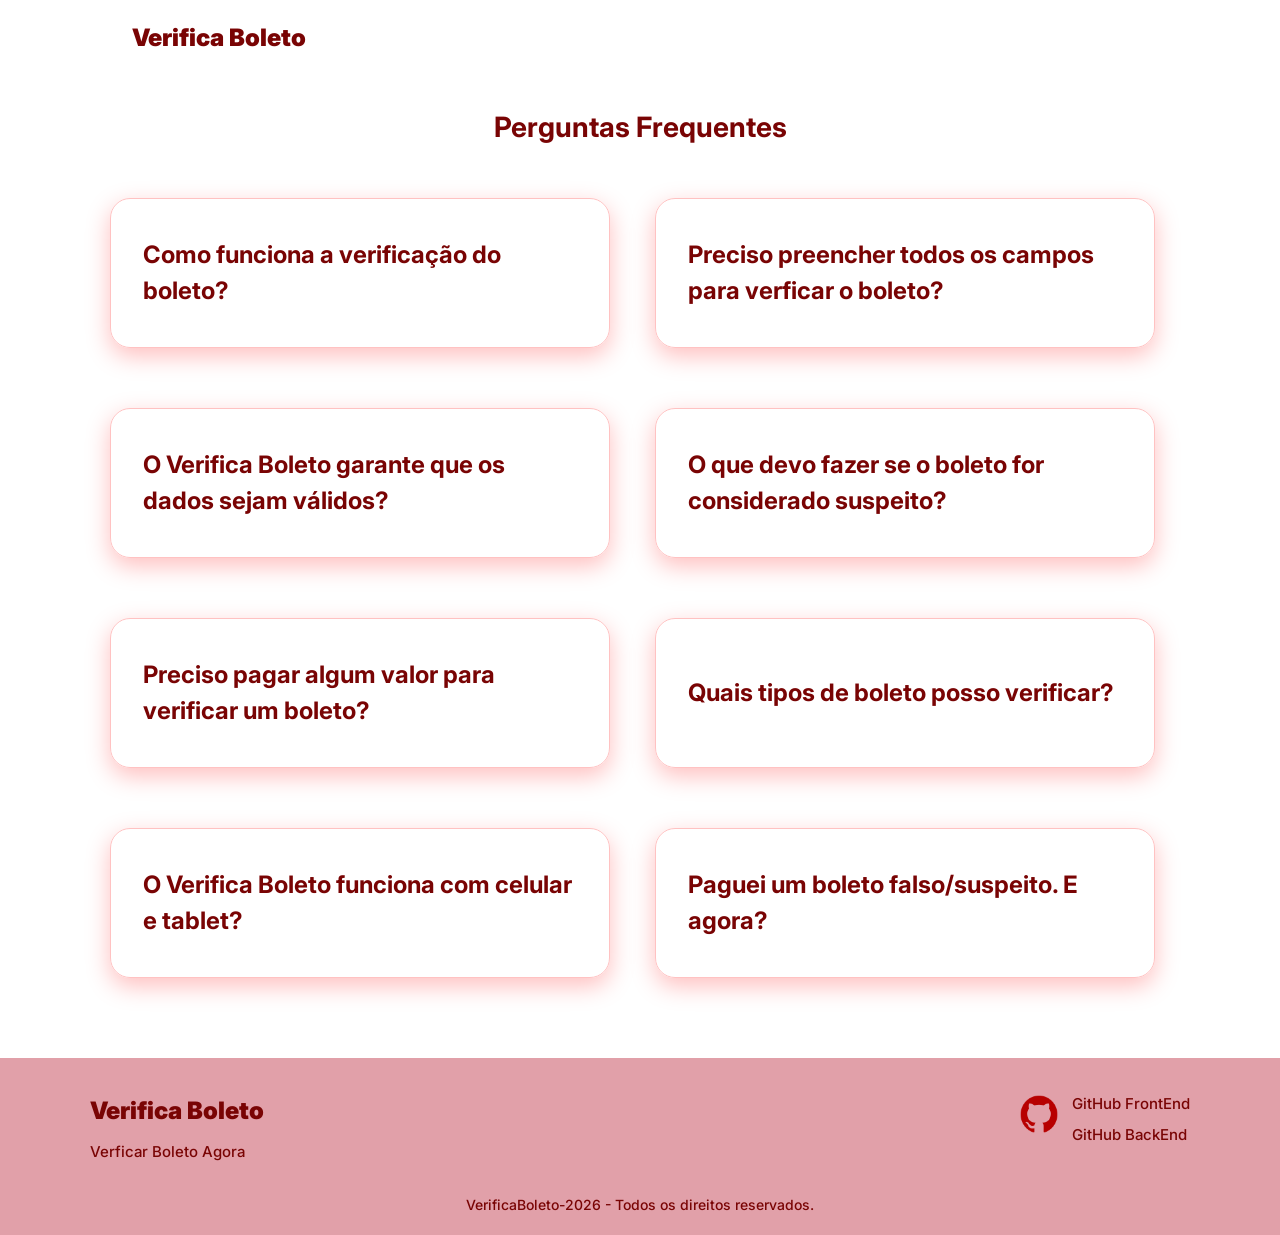
==== faq.html @ 4a5a99d1 "Melhorias e novos recursos adionados. Implementação do FAQ" ====
<!DOCTYPE html>
<html lang="pt-br">
<head>
    <meta charset="UTF-8">
    <meta name="viewport" content="width=device-width, initial-scale=1.0">
    <title>Verifica Boleto</title>

    <link rel="preconnect" href="https://fonts.googleapis.com" />
    <link rel="preconnect" href="https://fonts.gstatic.com" crossorigin />
    <link href="https://fonts.googleapis.com/css2?family=Inter:wght@400;500;600;700;800;900&display=swap" rel="stylesheet" />
    <link rel="stylesheet" href="css/style.css">

</head>
    <style>
        main {            
            width: 100%;
            max-width: 1100px;
            display: grid;
            grid-template-columns: repeat(2, 1fr);
            gap: 30px;

            justify-content: center;
            align-items: start;

            margin-top: 20px;
            
        }

        .card{
            width: 100%;
            max-width: 500px;

            min-height: 150px;
            max-height: 250px;

            padding: 20px;

            border: 1px solid #ffbebeec;
            border-radius: 20px;

            display: flex;
            flex-direction: column;
            justify-content: center;

            box-shadow: rgb(255, 191, 191) 0px 8px 25px;

            transition: 0.3s;
        }
        
        .card:hover{
            transform: translateY(-3px);
        }

        @keyframes aparecer{

        from{
            opacity: 0;
            transform: translateY(-10px);
        }

        to{
            opacity: 1;
            transform: translateY(0);
        }

}

        .card h4{
            font-size: 24px;
        }
        @media (max-width: 768px){

            main{
                grid-template-columns: 1fr;
            }

        }
        
    </style>
</head>

<body>
    
    <header>
        <nav>
            <a href="index.html" aria-label="Ir para o início da página">
                <h1>Verifica Boleto</h1>
            </a>
        </nav>
    </header>

    <h2 class="titulo-faq" id="inicio">Perguntas Frequentes</h2>

    <main>

        <div class="card">
                <div class="faq-question">
                    <h4>Como funciona a verificação do boleto?</h4>
                </div>
                <div class="faq-answer">O sistema analisa informações do boleto, como linha digitável, banco emissor, valores e inconsistências para identificar possíveis sinais de fraude.</div>
            </div>

            <div class="card">
                <div class="faq-question">
                    <h4>Preciso preencher todos os campos para verficar o boleto?</h4>
                </div>
                <div class="faq-answer">Sim, todos os campos são necessários para a validação correta e para encontrar as possíveis divergências, sem eles não é possível verificar de maneira eficaz.</div>
            </div>

            <div class="card">
                <div class="faq-question">
                    <h4>O Verifica Boleto garante que os dados sejam válidos?</h4>
                </div>
                <div class="faq-answer">Não. A análise serve como apoio para identificação de indícios suspeitos, mas não substitui a verificação oficial do banco emissor. O Verifica Boleto ajuda a mostrar os dados divergentes.</div>
            </div> 

            <div class="card">
                <div class="faq-question">
                    <h4>O que devo fazer se o boleto for considerado suspeito?</h4>
                </div>
                <div class="faq-answer">Recomendamos entrar em contato com o emissor do boleto para confirmar a autenticidade antes de realizar qualquer pagamento. Evite pagar boletos que apresentem sinais de fraude.</div>
            </div>

            <div class="card">
                <div class="faq-question">
                    <h4>Preciso pagar algum valor para verificar um boleto?</h4>
                </div>
                <div class="faq-answer">Não! O Verifica Boleto é uma ferramenta gratuita para ajudar os usuários a verificar a autenticidade de seus boletos.</div>
            </div>

            <div class="card">
                <div class="faq-question">
                    <h4>Quais tipos de boleto posso verificar?</h4>
                </div>
                <div class="faq-answer">Você pode verificar boletos bancários em PDF ou digitar manualmente a linha digitável e os demais dados. Não aceitamos imagens ou qualquer outro tipo de arquivo.</div>
            </div>

            <div class="card">
                <div class="faq-question">
                    <h4>O Verifica Boleto funciona com celular e tablet?</h4>
                </div>
                <div class="faq-answer">Sim. O Verifica Boleto é compatível com computadores, tablets e celulares. Basta acessar nosso site no dispositivo que preferir.</div>
            </div>

            <div class="card">
                <div class="faq-question">
                    <h4>Paguei um boleto falso/suspeito. E agora?</h4>
                </div>
                <div class="faq-answer">Recomendamos entrar em contato com seu banco imediatamente para relatar o incidente e buscar orientação sobre os passos a serem tomados.</div>
            </div>
    </main>
    
<footer>

            <div class="footer-top">

                <div class="footer-esquerda">

                    
                    <a href="#inicio" aria-label="Ir para o início da página" style="text-decoration: none;">
                        <h1>Verifica Boleto</h1>
                    </a>
                   
                    <a href="index.html" class="link-faq">Verficar Boleto Agora</a>

                </div>

                <div class="footer-direita">

                    <img src="./imagens/icone-git.png" alt="Ícone do GitHub" id="icone-git">

                    <div class="links-github">

                        <a href="https://github.com/lopes-thais/FrontEnd-VerificaBoleto"class="link-git">
                            GitHub FrontEnd
                        </a>

                        <a href="https://github.com/geooogab/VerificaBoleto" class="link-git">
                            GitHub BackEnd
                        </a>

                    </div>

                </div>

            </div>

            <p class="direitos">
                VerificaBoleto-2026 - Todos os direitos reservados.
            </p>

        </footer>

    <script>
        const questions = document.querySelectorAll(".faq-question");

        questions.forEach(q => {
        q.addEventListener("click", () => {
            const answer = q.nextElementSibling;
            answer.style.display = (answer.style.display === "block") ? "none" : "block";
        });
        });

        questions.forEach(q => {

});
    </script>
</body>
</html>
---- css/style.css ----
/* Reset básico para limpar as margens do navegador */
* {
    margin: 0;
    padding: 0;
    box-sizing: border-box;
}

header {
    display: flex;
    justify-content: space-between; 
    align-items: center;            
    padding: 20px 20px; 
    padding-left: 8%;
    padding-right: 8%;
}

nav {
    display: none; /* Esconde no mobile */
}

@media (min-width: 768px) {
    nav {
        display: flex;
    }

    nav a {
        color: rgb(121, 4, 4);
        text-decoration: none;
        margin-left: 30px;
        font-weight: 500;
        font-family: 'Inter', system-ui, -apple-system, sans-serif;
        line-height: 1.5;
        -webkit-font-smoothing: antialiased;
        color: rgb(121, 4, 4);

        text-decoration: none;
        transition: all 0.3s ease; /* suaviza a mudança */
        display: inline-block;   
    }

    nav a:hover {
        color: rgb(241, 19, 56); /* cor de destaque ao passar o mouse */
        transform: scale(1.1); /* aumenta um pouco o tamanho do link */
    }
}

h1 {
    font-size: 24px;
    font-weight: 900;
    color: rgb(121, 4, 4);
}

body {
    font-family: 'Inter', system-ui, -apple-system, sans-serif;
    line-height: 1.5;
    -webkit-font-smoothing: antialiased;
    background-color: rgb(255, 255, 255);
    margin: 0;
    padding: 0;
}

main {
    max-width: 1200px;   /* largura máxima do container */
    margin: 0 auto;      /* centraliza o container */
    padding: 0 20px;
}


.banner {
    width: 100%;         /* ocupa toda a largura do container */
    margin: 0;           /* não centraliza sozinho */
    padding: 30px;
    border-radius: 20px;

    flex-direction: column;
    align-items: center;
    text-align: center;
    
    background-color: rgb(121, 4, 4);
    box-shadow: 0 8px 25px #46464662;
}

.banner h2 {
    color: white;
    font-size: clamp(24px, 5vw, 40px); 
    margin-bottom: 15px; 
    font-weight: 700;
    line-height: 1.1;
}

.banner p {
    color: white;
    font-size: clamp(16px, 3vw, 20px); 
    max-width: 800px; 
    margin: 0 auto; 
}

section {
    width: 100%;       /* ocupa toda a largura do container */
    max-width: 500px;    /* menor que o banner */
    margin-top: 30px;    /* espaço abaixo do banner */
    margin-left: 0;      /* alinha à esquerda do container */
}

#verificar {
    
    border-width: 2px;
    width: 100%;
    
    padding: 22px;          
    border: 2px solid rgb(121, 4, 4);
    border-top: none;
    border-bottom-left-radius: 20px;
    border-bottom-right-radius: 20px;
    background-color: #fff;
    box-shadow: 0 8px 25px #46464662;
    padding-bottom: 30px;
}

.botoes{
    display: flex;
    width: 100%;
    
}

.botoes,
#verificar {
    width: 100%;
}

.botoes button {
    padding: 15px;

    border: 2px solid #c01a30;
    background-color: #c01a30;
    color: white;
    flex: 1;
    border-bottom: none;
    font-weight: 600;
    font-size: 16px;
    cursor: pointer;
    transition: 0.3s;
   
    box-shadow:  0 -4px 10px #46464662;
    
}

.botoes:hover button:not(:hover) {
    background-color: rgb(121, 4, 4);
    border-color: rgb(121, 4, 4);
    color: white;
}

.botoes button.ativo {
    background-color: rgb(121, 4, 4);
    color: white;  
    border-color: rgb(121, 4, 4);
}

.botoes button:hover {
    background-color: #D21438;
    color: white;
    border-color: #D21438;
}

.botoes button:first-child {
    border-top-left-radius: 20px;
}

.botoes button:last-child {
    border-top-right-radius: 20px;
}


#verificar input {
    width: 100%;
    padding: 10px;
    margin-bottom: 0;
    border: 1px solid #ccc;
    border-radius: 5px;
}

#verificar input:hover {
    border-color: #c01a30;
    box-shadow: 0 0 5px rgba(182, 21, 42, 0.404);
}

input:focus {
    border-color: #c01a30;
    box-shadow: 0 0 3px rgba(192, 26, 48, 0.2);
    outline: none;
}

.btn-verificar{
    padding: 15px;

    border: 2px solid #c01a30;
    background-color: #c01a30;
    color: white;
    flex: 1;
    border-bottom: none;
    font-weight: 600;
    font-size: 16px;
    cursor: pointer;
    transition: 0.3s;
   
    box-shadow:  0 4px 10px #46464662;
    display: flex;
    width: 100%;
    justify-content: center;
    border-radius: 10px;
}


.btn-verificar:hover{
    border-color: #c01a30;
    box-shadow: 0 0 5px rgba(182, 21, 42, 0.404);
    transform: scale(1.01); /* aumenta um pouco o tamanho do link */
    
}

#conteudo-pdf {
    text-align: left;

    display: flex;
    flex-direction: column;
    align-items: center;

}

#nomeArquivo {
    font-size: 14px;
    color: #555;
}

.area-remover{
    position: absolute;
    right: 10px;
    height: 30px; /* espaço fixo */
    display: flex;
    align-items: center;
    justify-content: center;
}

#btnRemover{
    background: none;
    border: none;
    padding: 0;
    visibility: hidden;
}

#btnRemover img{
    cursor: pointer;
    width: 28px;
    transition: 0.2s;
}

#btnRemover:hover {
    transform: scale(1.1);
}

#nomeArquivo{
    padding-top: 5px;
    font-size: 18px;
}

.conteudo {
    display: flex;
    gap: 30px;
    align-items: flex-start;
    width: 100%;
}

@media (max-width: 768px) {

    .conteudo {
        flex-direction: column;
    }

    section,
    aside {
        max-width: 700px;
    }
}

section {
    width: 100%;
    margin-top: 30px;
}

aside {
    display: flex;
    flex-direction: column;
    width: 100%;
    max-width: 700px;     
    margin-top: 30px;       
    border: 2px solid rgb(121, 4, 4);
    border-radius: 20px;
    background-color: #fff;
    box-shadow: 0 8px 25px #46464662;
    padding-bottom: 30px;
    overflow: hidden;
    padding: 20px;
}

aside h3{
    color: rgb(121, 4, 4);
    font-size: 28px;
    text-align: center;
}

aside p{
    text-align: center;
    font-size: 18px;
}

aside .dica{
    color:rgb(121, 4, 4);
    background-color:#c01a3057;
    border-radius: 5px;
    text-align: left;
    padding-left: 10px;

}

aside > img{
    margin-top: 25px;
    margin-bottom: 27px;
}

.dica p {
    text-align: left;
    font-size: 15px;
}

.dica h4{
    margin: 0;
}

.dica img{
    width: 40px;
    margin-top: 11px;
    margin-bottom: 11px;
}

.dica{
    display: flex;
    align-items: center;
    gap: 15px; 
}

#sobre {
    width: 100%;         /* ocupa toda a largura do container */
    max-width: none;
    margin: 0;           /* não centraliza sozinho */
    padding: 30px;
    border-radius: 20px;

    display: flex;
    flex-direction: column;
    align-items: center;
    text-align: center;

    margin-top: 30px;
    background-color: rgb(255, 255, 255);
}

#sobre h2 {
    color: rgb(0, 0, 0);
    font-size: clamp(24px, 5vw, 40px); 
    margin-bottom: 15px; 
    font-weight: 700;
    line-height: 1.1;
}

#sobre p{
    font-size: 16px;
}

.card{
    max-width: 400px;
    border: 1px solid #ffbebeec;
    border-radius: 20px;

    margin-top: 30px;
    padding: 20px;
    display: flex;
    flex-direction: column;
    align-items: flex-start;
    text-align: left;

    box-shadow: rgb(255, 191, 191) 0px 8px 25px;
}

.card h4{
    color: rgb(121, 4, 4);
    font-size: 20px;
    text-align: left;
}

.card p{
    text-align: left;
    font-size: 14px;
}

.container-cards{
    display: flex;
    gap: 20px;
    margin-top: 10px;
    flex-wrap: wrap;
    justify-content: center;
}

.container-cards img{
    width: 50px;
}

.imagem-boleto{
    position: relative;
    width: 100%;
}

.imagem-boleto img{
    width: 100%;
    border-radius: 10px;
}

footer{
    background-color: rgba(182, 21, 42, 0.404);

    margin-top: 80px;

    padding: 35px 20px 20px;
}

.footer-top{
    max-width: 1100px;

    margin: 0 auto;

    display: flex;
    justify-content: space-between;
    align-items: flex-start;

    gap: 40px;
}

.footer-esquerda{
    display: flex;
    flex-direction: column;
    gap: 12px;
}

.logo-footer{
    text-decoration: none;
    width: fit-content;
}

.logo-footer h1{
    color: rgb(121, 4, 4);
    font-size: 26px;
    font-weight: 900;
}

.link-faq,
.link-git{
    color: rgb(121, 4, 4);

    text-decoration: none;

    font-size: 15px;
    font-weight: 500;

    transition: 0.2s;
}

.link-faq:hover,
.link-git:hover{
    color: rgb(241, 19, 56);

    transform: translateX(2px);
}

.footer-direita{
    display: flex;
    align-items: flex-start;
    gap: 12px;
}

.footer-direita img{
    width: 42px;
    flex-shrink: 0;
}

.links-github{
    display: flex;
    flex-direction: column;
    gap: 8px;
}

.direitos{
    text-align: center;

    margin-top: 30px;

    color: rgb(121, 4, 4);

    font-size: 14px;
    font-weight: 500;
}


/* MOBILE */

@media (max-width: 768px){

    footer{
        padding: 30px 18px 20px;
    }

    .footer-top{
        flex-direction: column;

        align-items: center;

        text-align: center;

        gap: 35px;
    }

    .footer-esquerda{
        align-items: center;
    }

    .footer-direita{
        flex-direction: column;

        align-items: center;
    }

    .links-github{
        align-items: center;
    }

    .logo-footer h1{
        font-size: 24px;
    }

    .footer-direita img{
        width: 38px;
    }

    .direitos{
        margin-top: 35px;

        font-size: 13px;

        line-height: 1.5;
    }
}
#btnSelecionar{
    padding: 12px 20px;
    border: none;
    border-radius: 10px;
    background-color: #c01a30;
    color: white;
    cursor: pointer;
    font-weight: 600;
    
    padding-top: 10px;
}

#btnSelecionar:hover{
    background-color: rgb(121, 4, 4);
}

#dados-extraidos{
    width: 100%;
}

.resultado-item {
    width: 100%;
    padding: 6px 10px;
    margin-bottom: 12px;
    border: 1px solid #ccc;
    border-radius: 5px;
    box-sizing: border-box;
    display: flex;
    align-items: center;
    justify-content: space-between;
    min-height: 42px;
}

.resultado-item span{
    margin-left: 8px;
}

.resultado-item:hover {
    border-color: #c01a30;
    box-shadow: 0 0 5px rgba(182, 21, 42, 0.404);
}

.verdadeiro{
    background-color: #a0f3a0;
    box-shadow: 0 0 5px rgba(21, 182, 29, 0.473);
}

.suspeito{
    background-color: #f1e36a;
    box-shadow: 0 0 5px rgba(241, 227, 106, 0.473);
}

.falso{
    background-color: #f3a0a0;
    box-shadow: 0 0 5px rgba(182, 21, 42, 0.404);
}

.resultadoItem {
    width: 100%;
    padding: 10px;
    margin-bottom: 15px;

    border: 1px solid #ccc;
    border-radius: 10px;

    box-sizing: border-box;

    display: flex;
    align-items: center;
    gap: 10px;
}

.verdadeiro h3{
    color: rgb(12, 94, 16);
    margin: 0;
}

.recomendacaoVerdadeiro{
    font-size: 16px;
    margin: 0;
    font-weight: 600;
    margin-bottom: 20px;
}

.suspeito h3{
    color: rgb(95, 83, 27);
    margin: 0;
}

.resultado img{
    width: 40px;
}

.falso h3{
    color: rgb(121, 4, 4);
    margin: 0;
}

.verdadeiro,
.suspeito,
.falso{
    border-radius: 10px;
    padding: 10px;

    display: flex;
    align-items: center;
    justify-content: center;
    gap: 10px;

    margin-bottom: 15px;
}

.resultadoItem p{
    margin: 0;
    font-size: 14px;
    text-align: left;
}

.resultadoItem:hover {
    border-color: #c01a30;
    box-shadow: 0 0 5px rgba(182, 21, 42, 0.404);
}

.recomendacao {
    margin: 0;
    font-size: 16px;
    text-align: center;
    font-weight: 600;
    margin-bottom: 20px;
}

.item-ok{
    background: #d4ffd4;
}

.item-alerta{
    background: #fff3cd;
}

.item-erro{
    background: #ffd6d6;
}

.box-upload {
    display: flex;
    width: 100%;
    flex-direction: column;
    align-items: center;

    justify-content: center;
    height: 123px;
    transition: 0.3s;

    border-radius: 10px;
    border: 2px solid #c01a43b2;
    padding-top: 5px;
    box-shadow: 0 0 5px rgba(182, 21, 42, 0.404);
    margin-bottom: 5px;
}

.info-arquivo{
    position: relative;
    display: flex;
    align-items: center;
    justify-content: center;
    
    width: 100%;
    margin-top: 0;

}

.info-arquivo p{
    margin: 0;
    font-size: 14px;
    color: #555;
    text-align: center;
}

.box-upload p {
    margin: 0;
    font-size: 14px;
    color: #555;
}
.box-upload:hover {
    cursor: pointer;
    transform: scale(1.01);
}

#icone-upload {
    width: 20px;
    display: inline-block;
}

.mensagem-erro{
    color: #ff4d4d;
    font-size: 13px;
    font-weight: 500;
    height: 18px;
    margin-top: 4px;
    margin-bottom: 10px;
}

.loading-btn{
    display: flex;
    align-items: center;
    justify-content: center;
    gap: 10px;
}

.spinner-btn{
    width: 18px;
    height: 18px;
    border: 3px solid rgba(255,255,255,0.4);
    border-top: 3px solid white;
    border-radius: 50%;
    animation: girar 0.8s linear infinite;
}

.btn-verificar:disabled{
    background-color: #8f1b2e;
    cursor: not-allowed;
    opacity: 0.8;
}

@keyframes girar {

    from{
        transform: rotate(0deg);
    }

    to{
        transform: rotate(360deg);
    }
}


.resultadoLista{
    width: 100%;
    border: 1px solid #ddd;
    border-radius: 10px;
    overflow: hidden;
    background: white;
    padding-bottom: 3px;
}

.linhaResultado{
    display: flex;
    justify-content: space-between;
    align-items: center;

    padding: 12px 15px;
    border-bottom: 1px solid #eee;
    gap: 15px;
}

.linhaResultado:last-child{
    border-bottom: none;
}

.linhaResultado strong{
    color: #222;
    font-size: 15px;
}

.linhaResultado span{
    color: #666;
    font-size: 14px;
    text-align: right;
}

.link-git{   
    color: rgb(121, 4, 4); 
    text-decoration: none;
}

.link-git:hover {
    color: rgb(241, 19, 56); 
    transform: scale(1.05); 
}

.btn-limpar{
    padding: 15px;

    border: 2px solid #c01a304b;
    background-color: #ffffff;
    color: rgb(121, 4, 4);
    font-weight: 600;
    font-size: 16px;
    cursor: pointer;
    transition: 0.3s;
   
    box-shadow:  0 4px 10px #46464662; 
    display: flex;
    
    justify-content: center;
    border-radius: 10px;
}


.btn-limpar:hover{
    border-color: #c01a30;
    box-shadow: 0 0 5px rgba(182, 21, 42, 0.404);
    transform: scale(1.01); /* aumenta um pouco o tamanho do link */
    
}

.card:hover {
    transform: scale(1.01); /* aumenta um pouco o tamanho do link */
}

.faq-question {
    padding: 12px;
    cursor: pointer;
    font-weight: bold;

    display: flex;
    align-items: center;
    justify-content: center;
    text-align: center;
    min-height: 100px;
    cursor: pointer;
    transition: 0.3s;
}

.faq-question:hover {
    text-shadow: #8f1b2e;
}

.faq-answer {
    display: none;
    padding: 12px;  
}

.titulo-faq{
    text-align: center;
    color: rgb(121, 4, 4);
    font-size: 28px;
    margin-top: 30px;
    margin-bottom: 20px;
}
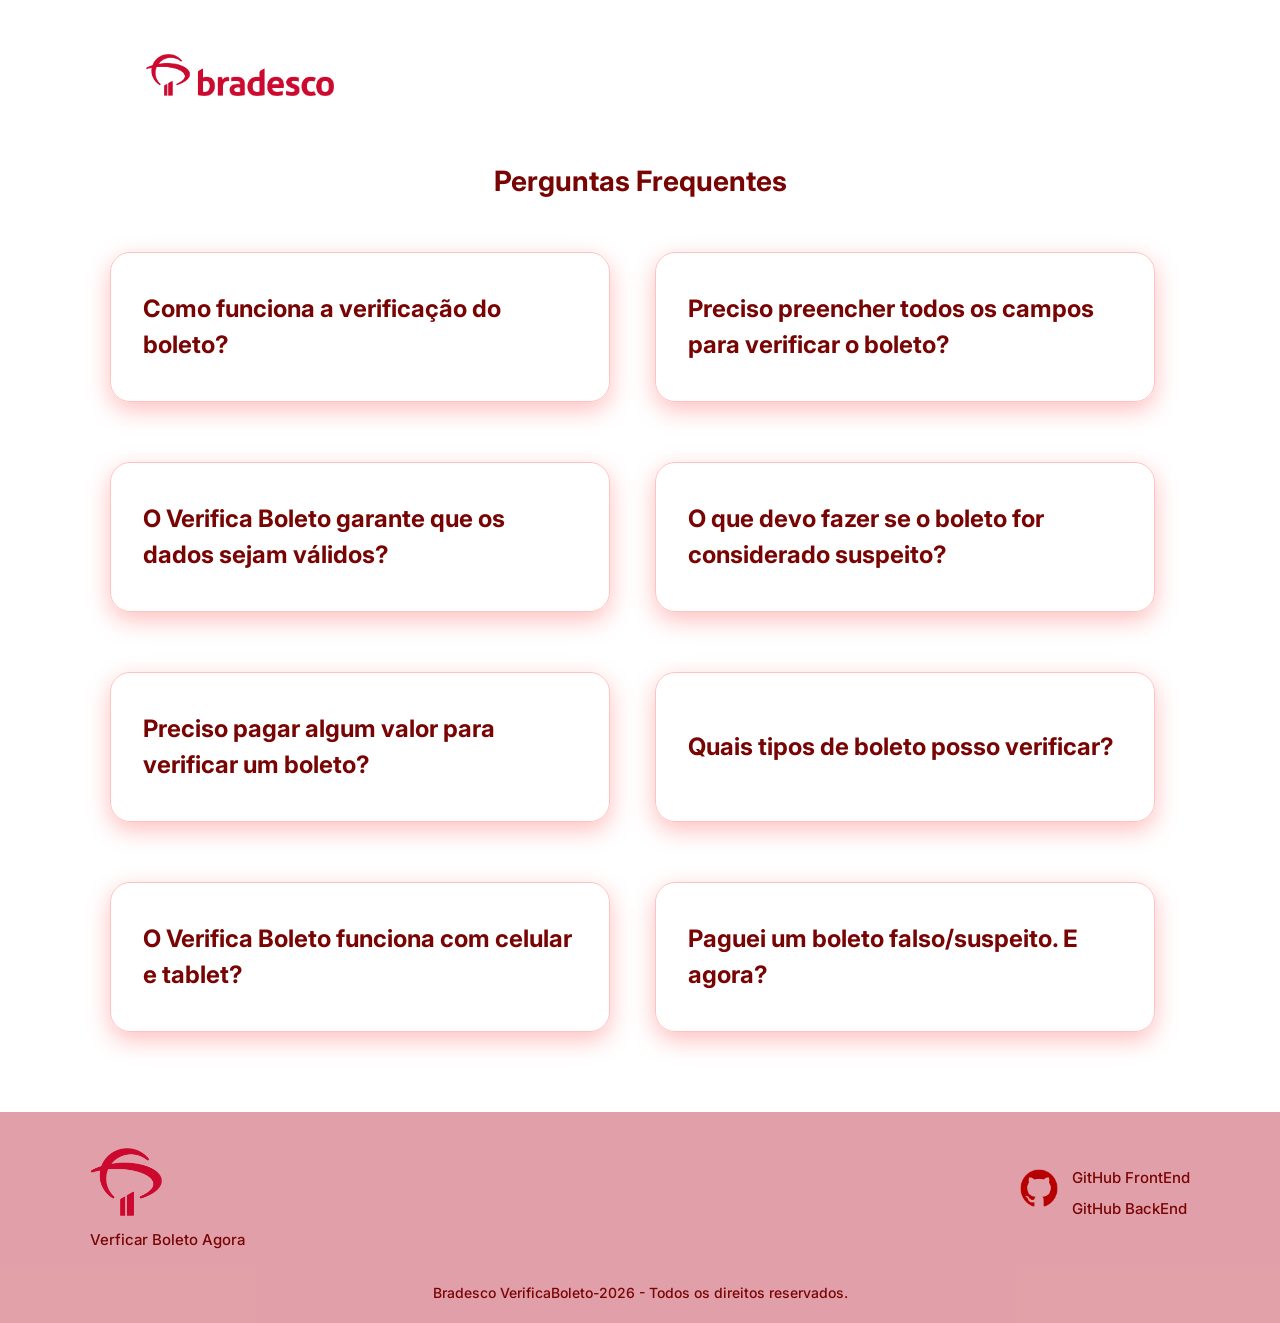
==== commit 99b91688: "Integração com back, mas ainda com erros" ====
--- a/faq.html
+++ b/faq.html
@@ -9,6 +9,8 @@
     <link rel="preconnect" href="https://fonts.gstatic.com" crossorigin />
     <link href="https://fonts.googleapis.com/css2?family=Inter:wght@400;500;600;700;800;900&display=swap" rel="stylesheet" />
     <link rel="stylesheet" href="css/style.css">
+
+    <link rel="icon" type="image/png" href="./imagens/icone-bradesco.png">
 
 </head>
     <style>
@@ -83,9 +85,14 @@
     
     <header>
         <nav>
-            <a href="index.html" aria-label="Ir para o início da página">
-                <h1>Verifica Boleto</h1>
+
+            <a href="index.html" aria-label="Ir para o início da página" style="text-decoration: none;">
+                <div class="logo">
+                    <img src="./imagens/icone-bradesco.png" alt="Ícone Bradesco" id="icone-logo" style="height: 70px;">
+                    <!--<h1>Verifica Boleto</h1>-->
+                </div>
             </a>
+            
         </nav>
     </header>
 
@@ -102,7 +109,7 @@
 
             <div class="card">
                 <div class="faq-question">
-                    <h4>Preciso preencher todos os campos para verficar o boleto?</h4>
+                    <h4>Preciso preencher todos os campos para verificar o boleto?</h4>
                 </div>
                 <div class="faq-answer">Sim, todos os campos são necessários para a validação correta e para encontrar as possíveis divergências, sem eles não é possível verificar de maneira eficaz.</div>
             </div>
@@ -156,10 +163,12 @@
 
                 <div class="footer-esquerda">
 
-                    
                     <a href="#inicio" aria-label="Ir para o início da página" style="text-decoration: none;">
-                        <h1>Verifica Boleto</h1>
-                    </a>
+                        <div class="logo">
+                            <img src="./imagens/favicon-bradesco.png" alt="Ícone Bradesco" id="icone-logo" style="height: 70px;">
+                            <!--<h1>Verifica Boleto</h1>-->
+                        </div>
+                    </a> 
                    
                     <a href="index.html" class="link-faq">Verficar Boleto Agora</a>
 
@@ -186,7 +195,7 @@
             </div>
 
             <p class="direitos">
-                VerificaBoleto-2026 - Todos os direitos reservados.
+                Bradesco VerificaBoleto-2026 - Todos os direitos reservados.
             </p>
 
         </footer>
--- a/css/style.css
+++ b/css/style.css
@@ -16,6 +16,7 @@
 
 nav {
     display: none; /* Esconde no mobile */
+    padding-top: 20px;
 }
 
 @media (min-width: 768px) {
@@ -48,6 +49,13 @@
     font-size: 24px;
     font-weight: 900;
     color: rgb(121, 4, 4);
+    padding-top: 20px;
+}
+
+.logo{
+    display: flex;
+    align-items: center;
+    gap: 10px;
 }
 
 body {
@@ -347,6 +355,7 @@
     display: flex;
     align-items: center;
     gap: 15px; 
+    margin-bottom: 2px;
 }
 
 #sobre {
@@ -485,6 +494,7 @@
     display: flex;
     align-items: flex-start;
     gap: 12px;
+    padding-top: 20px;
 }
 
 .footer-direita img{
@@ -578,28 +588,43 @@
     width: 100%;
 }
 
-.resultado-item {
-    width: 100%;
-    padding: 6px 10px;
-    margin-bottom: 12px;
-    border: 1px solid #ccc;
-    border-radius: 5px;
-    box-sizing: border-box;
-    display: flex;
-    align-items: center;
+#resultadoLista{
+    width: 100%;
+    border: 1px solid #ddd;
+    border-radius: 10px;
+    overflow: hidden;
+    background: white;
+    padding-bottom: 3px;
+    margin-top: 10px;
+    margin-bottom: 10px;
+}
+
+.linhaResultadoExtraido{
+    display: flex;
     justify-content: space-between;
-    min-height: 42px;
-}
-
-.resultado-item span{
-    margin-left: 8px;
-}
-
-.resultado-item:hover {
-    border-color: #c01a30;
-    box-shadow: 0 0 5px rgba(182, 21, 42, 0.404);
-}
-
+    align-items: center;
+
+    padding: 12px 15px;
+    border-bottom: 1px solid #eee;
+    gap: 15px;
+}
+
+.linhaResultadoExtraido:last-child{
+    border-bottom: none;
+}
+
+.linhaResultadoExtraido span{
+    color: #5f5f5f;
+    font-size: 14px;
+    text-align: right;
+}
+
+.linhaResultadoExtraido strong{
+    color: #222;
+    font-size: 15px;
+}
+
+/*
 .verdadeiro{
     background-color: #a0f3a0;
     box-shadow: 0 0 5px rgba(21, 182, 29, 0.473);
@@ -614,7 +639,7 @@
     background-color: #f3a0a0;
     box-shadow: 0 0 5px rgba(182, 21, 42, 0.404);
 }
-
+*/
 .resultadoItem {
     width: 100%;
     padding: 10px;
@@ -630,18 +655,19 @@
     gap: 10px;
 }
 
+/*
 .verdadeiro h3{
     color: rgb(12, 94, 16);
     margin: 0;
-}
+}*/
 
 .recomendacaoVerdadeiro{
     font-size: 16px;
     margin: 0;
     font-weight: 600;
-    margin-bottom: 20px;
-}
-
+    margin-bottom: 5px;
+}
+/*
 .suspeito h3{
     color: rgb(95, 83, 27);
     margin: 0;
@@ -669,6 +695,20 @@
 
     margin-bottom: 15px;
 }
+*/
+
+.score{
+    flex: 1.2;
+    display: flex;
+    align-items: center;
+    gap: 12px;
+
+    padding: 12px;
+    border: 2px solid #c25664ab;
+    border-radius: 10px;
+    background-color:rgba(182,21,42,0.08);
+    margin-bottom: 2px;
+}
 
 .resultadoItem p{
     margin: 0;
@@ -686,7 +726,7 @@
     font-size: 16px;
     text-align: center;
     font-weight: 600;
-    margin-bottom: 20px;
+    margin-bottom: 5px;
 }
 
 .item-ok{
@@ -838,7 +878,8 @@
     transform: scale(1.05); 
 }
 
-.btn-limpar{
+.btn-limpar,
+.btn-chat{
     padding: 15px;
 
     border: 2px solid #c01a304b;
@@ -860,12 +901,16 @@
 .btn-limpar:hover{
     border-color: #c01a30;
     box-shadow: 0 0 5px rgba(182, 21, 42, 0.404);
-    transform: scale(1.01); /* aumenta um pouco o tamanho do link */
-    
+    transform: scale(1.01);    
+}
+.btn-chat:hover{
+    border-color: #c01a30;
+    box-shadow: 0 0 5px rgba(182, 21, 42, 0.404);
+    transform: scale(1.01);   
 }
 
 .card:hover {
-    transform: scale(1.01); /* aumenta um pouco o tamanho do link */
+    transform: scale(1.01); 
 }
 
 .faq-question {
@@ -899,3 +944,107 @@
     margin-bottom: 20px;
 }
 
+.score{
+    flex: 1.2;
+    display: flex;
+    align-items: center;
+    gap: 12px;
+
+    padding: 12px;
+    border: 2px solid #c25664ab;
+    border-radius: 10px;
+    background-color:rgba(182,21,42,0.08);
+    margin-bottom: 2px;
+}
+
+.scoreChat{
+    display: flex;
+    gap: 12px;
+    margin-bottom: 15px;
+    width: 100%;
+}
+
+.texto-score{
+    display: flex;
+    flex-direction: column;
+    justify-content: center;
+    gap: 4px;
+}
+
+.texto-score strong{
+    margin: 0;
+    font-size: 16px;
+}
+
+.texto-score span{
+    margin: 0;
+    font-size: 15px;
+    font-weight: 600;
+    line-height: 1.2;
+}
+
+.icone-score{
+    width: 40px;
+    height: 40px;
+    margin-top: 9px;
+    flex-shrink:0;
+
+    align-self: flex-start;
+}
+
+.icone-score img{
+    width: 40px;
+    display: block;
+    padding-right: 5px;
+    padding-top: 5px;
+}
+
+.chat{
+    flex: 1;
+    display: flex;
+}
+
+.btn-chat{
+    width: 100%;
+    height: 100%;
+
+    border: 2px solid #c01a304b;
+    border-radius: 10px;
+    background:white;
+
+    font-size: 16px;
+    font-weight: 600;
+
+    color: rgb(121,4,4);
+    cursor: pointer;
+
+    display: flex;
+    align-items: center;
+    justify-content:center;
+    margin-top: 17px;
+
+    text-align: center;
+    padding: 15px;
+    box-shadow: 0 4px 10px #46464662;
+}
+
+.texto-score strong,
+.texto-score span{
+    line-height: 1.2;
+}
+
+.barra-score{
+    width: 100%;
+    height: 8px;
+
+    background-color: #e0e0e0;
+    border-radius: 20px;
+    overflow: hidden;
+    margin-top: 4px;
+}
+
+.barra-score-preenchida{
+    height: 100%;
+    border-radius: 20px;
+    transition: width 0.8s ease;
+}
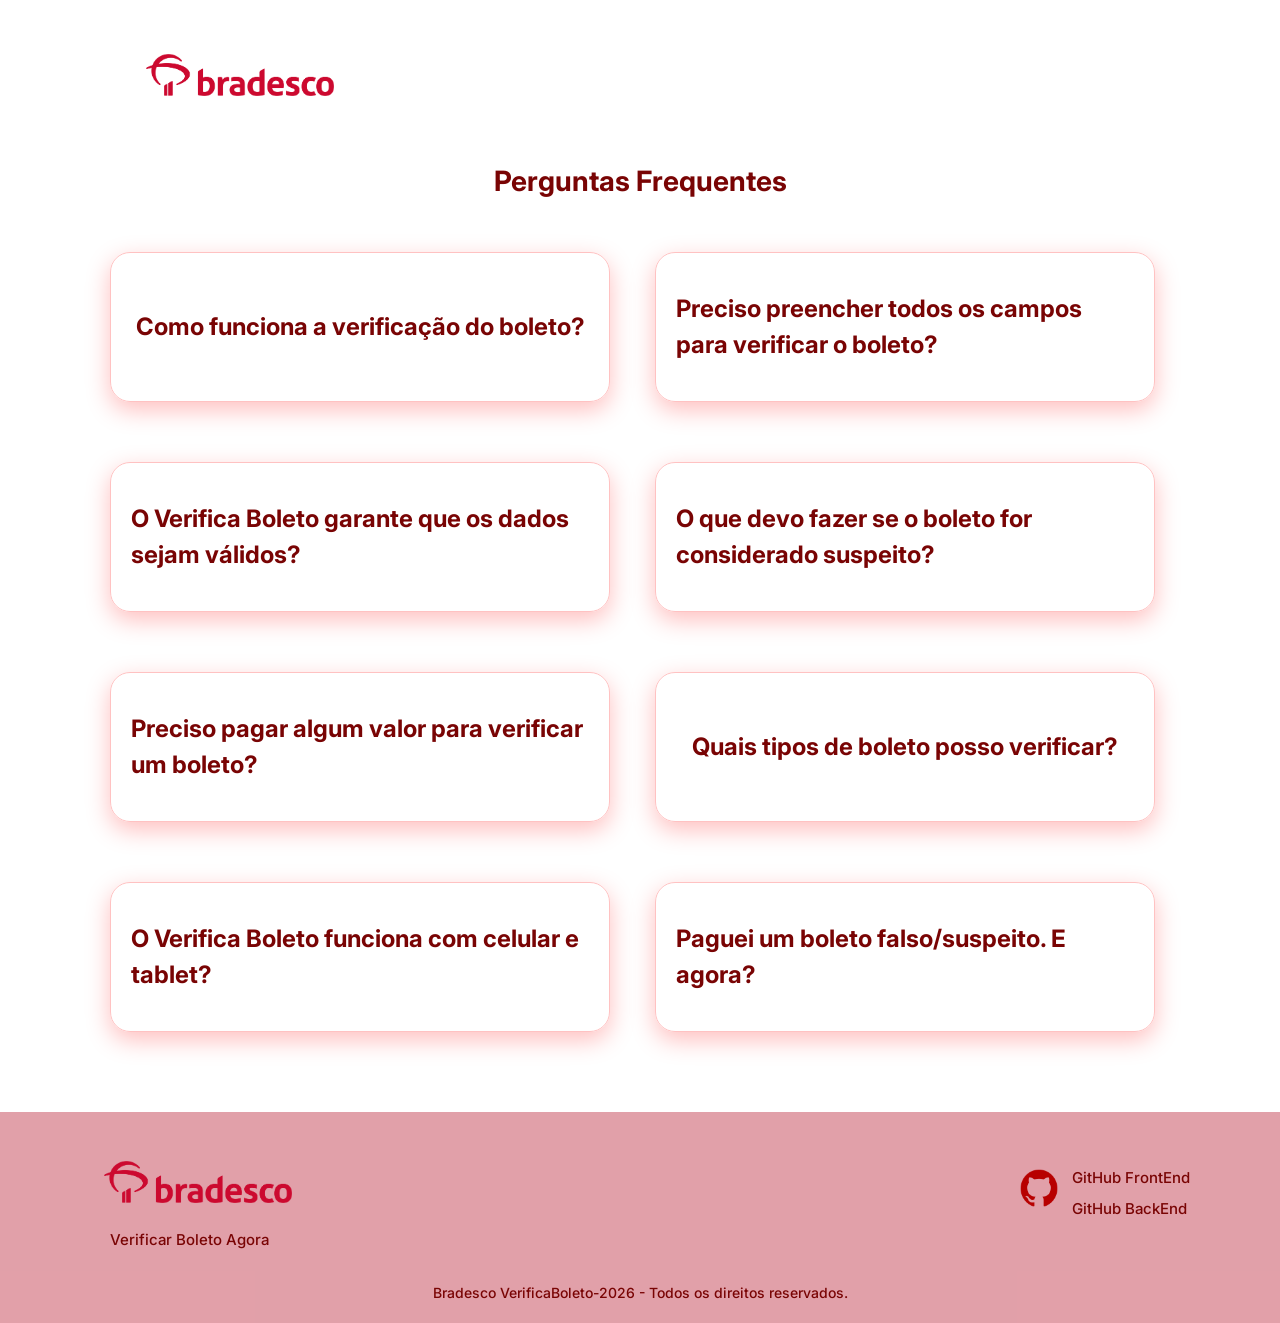
==== commit f3f3f8b1: "Pequenas modificações ARIA" ====
--- a/faq.html
+++ b/faq.html
@@ -10,9 +10,8 @@
     <link href="https://fonts.googleapis.com/css2?family=Inter:wght@400;500;600;700;800;900&display=swap" rel="stylesheet" />
     <link rel="stylesheet" href="css/style.css">
 
-    <link rel="icon" type="image/png" href="./imagens/icone-bradesco.png">
-
-</head>
+    <link rel="icon" type="image/png" href="./imagens/favicon-bradesco.png">
+
     <style>
         main {            
             width: 100%;
@@ -76,6 +75,20 @@
                 grid-template-columns: 1fr;
             }
 
+        }
+
+        .faq-question {
+            background: none;
+            border: none;
+            padding: 0;
+            margin: 0;
+
+            font: inherit;
+            color: inherit;
+            text-align: left;
+
+            cursor: pointer;
+            width: 100%;
         }
         
     </style>
@@ -100,60 +113,60 @@
 
     <main>
 
-        <div class="card">
-                <div class="faq-question">
+            <div class="card" >
+                <button class="faq-question" aria-expanded="false" aria-controls="faq1">
                     <h4>Como funciona a verificação do boleto?</h4>
-                </div>
-                <div class="faq-answer">O sistema analisa informações do boleto, como linha digitável, banco emissor, valores e inconsistências para identificar possíveis sinais de fraude.</div>
-            </div>
-
-            <div class="card">
-                <div class="faq-question">
+                </button>
+                <div id="faq1" class="faq-answer">O sistema analisa informações do boleto, como linha digitável, banco emissor, valores e inconsistências para identificar possíveis sinais de fraude.</div>
+            </div>
+
+            <div class="card">
+                <button class="faq-question" aria-expanded="false" aria-controls="faq1">
                     <h4>Preciso preencher todos os campos para verificar o boleto?</h4>
-                </div>
-                <div class="faq-answer">Sim, todos os campos são necessários para a validação correta e para encontrar as possíveis divergências, sem eles não é possível verificar de maneira eficaz.</div>
-            </div>
-
-            <div class="card">
-                <div class="faq-question">
+                </button>
+                <div id="faq2" class="faq-answer">Sim, todos os campos são necessários para a validação correta e para encontrar as possíveis divergências, sem eles não é possível verificar de maneira eficaz.</div>
+            </div>
+
+            <div class="card">
+                <button class="faq-question" aria-expanded="false" aria-controls="faq1">
                     <h4>O Verifica Boleto garante que os dados sejam válidos?</h4>
-                </div>
-                <div class="faq-answer">Não. A análise serve como apoio para identificação de indícios suspeitos, mas não substitui a verificação oficial do banco emissor. O Verifica Boleto ajuda a mostrar os dados divergentes.</div>
+                </button>
+                <div id="faq3" class="faq-answer">Não. A análise serve como apoio para identificação de indícios suspeitos, mas não substitui a verificação oficial do banco emissor. O Verifica Boleto ajuda a mostrar os dados divergentes.</div>
             </div> 
 
             <div class="card">
-                <div class="faq-question">
+                <button class="faq-question" aria-expanded="false" aria-controls="faq1">
                     <h4>O que devo fazer se o boleto for considerado suspeito?</h4>
-                </div>
-                <div class="faq-answer">Recomendamos entrar em contato com o emissor do boleto para confirmar a autenticidade antes de realizar qualquer pagamento. Evite pagar boletos que apresentem sinais de fraude.</div>
-            </div>
-
-            <div class="card">
-                <div class="faq-question">
+                </button>
+                <div id="faq4" class="faq-answer">Recomendamos entrar em contato com o emissor do boleto para confirmar a autenticidade antes de realizar qualquer pagamento. Evite pagar boletos que apresentem sinais de fraude.</div>
+            </div>
+
+            <div class="card">
+                <button class="faq-question" aria-expanded="false" aria-controls="faq1">
                     <h4>Preciso pagar algum valor para verificar um boleto?</h4>
-                </div>
-                <div class="faq-answer">Não! O Verifica Boleto é uma ferramenta gratuita para ajudar os usuários a verificar a autenticidade de seus boletos.</div>
-            </div>
-
-            <div class="card">
-                <div class="faq-question">
+                </button>
+                <div id="faq5" class="faq-answer">Não! O Verifica Boleto é uma ferramenta gratuita para ajudar os usuários a verificar a autenticidade de seus boletos.</div>
+            </div>
+
+            <div class="card">
+                <button class="faq-question" aria-expanded="false" aria-controls="faq1">
                     <h4>Quais tipos de boleto posso verificar?</h4>
-                </div>
-                <div class="faq-answer">Você pode verificar boletos bancários em PDF ou digitar manualmente a linha digitável e os demais dados. Não aceitamos imagens ou qualquer outro tipo de arquivo.</div>
-            </div>
-
-            <div class="card">
-                <div class="faq-question">
+                </button>
+                <div id="faq6" class="faq-answer">Você pode verificar boletos bancários em PDF ou digitar manualmente a linha digitável e os demais dados. Não aceitamos imagens ou qualquer outro tipo de arquivo.</div>
+            </div>
+
+            <div class="card">
+                <button class="faq-question" aria-expanded="false" aria-controls="faq1">
                     <h4>O Verifica Boleto funciona com celular e tablet?</h4>
-                </div>
-                <div class="faq-answer">Sim. O Verifica Boleto é compatível com computadores, tablets e celulares. Basta acessar nosso site no dispositivo que preferir.</div>
-            </div>
-
-            <div class="card">
-                <div class="faq-question">
+                </button>
+                <div id="faq7" class="faq-answer">Sim. O Verifica Boleto é compatível com computadores, tablets e celulares. Basta acessar nosso site no dispositivo que preferir.</div>
+            </div>
+
+            <div class="card">
+                <button class="faq-question" aria-expanded="false" aria-controls="faq1">
                     <h4>Paguei um boleto falso/suspeito. E agora?</h4>
-                </div>
-                <div class="faq-answer">Recomendamos entrar em contato com seu banco imediatamente para relatar o incidente e buscar orientação sobre os passos a serem tomados.</div>
+                </button>
+                <div id="faq8" class="faq-answer">Recomendamos entrar em contato com seu banco imediatamente para relatar o incidente e buscar orientação sobre os passos a serem tomados.</div>
             </div>
     </main>
     
@@ -165,12 +178,12 @@
 
                     <a href="#inicio" aria-label="Ir para o início da página" style="text-decoration: none;">
                         <div class="logo">
-                            <img src="./imagens/favicon-bradesco.png" alt="Ícone Bradesco" id="icone-logo" style="height: 70px;">
+                            <img src="./imagens/icone-bradesco.png" alt="Ícone Bradesco" id="icone-logo" style="height: 70px;">
                             <!--<h1>Verifica Boleto</h1>-->
                         </div>
                     </a> 
                    
-                    <a href="index.html" class="link-faq">Verficar Boleto Agora</a>
+                    <a href="index.html" class="link-faq" style="padding-left: 20px;">Verificar Boleto Agora</a>
 
                 </div>
 
@@ -207,12 +220,12 @@
         q.addEventListener("click", () => {
             const answer = q.nextElementSibling;
             answer.style.display = (answer.style.display === "block") ? "none" : "block";
+
+            q.setAttribute("aria-expanded", "true");
+            q.setAttribute("aria-expanded", "false");
         });
         });
-
-        questions.forEach(q => {
-
-});
+        
     </script>
 </body>
 </html>
--- a/css/style.css
+++ b/css/style.css
@@ -78,7 +78,7 @@
     width: 100%;         /* ocupa toda a largura do container */
     margin: 0;           /* não centraliza sozinho */
     padding: 30px;
-    border-radius: 20px;
+    border-radius: 30px;
 
     flex-direction: column;
     align-items: center;
@@ -118,8 +118,8 @@
     padding: 22px;          
     border: 2px solid rgb(121, 4, 4);
     border-top: none;
-    border-bottom-left-radius: 20px;
-    border-bottom-right-radius: 20px;
+    border-bottom-left-radius: 30px;
+    border-bottom-right-radius: 30px;
     background-color: #fff;
     box-shadow: 0 8px 25px #46464662;
     padding-bottom: 30px;
@@ -128,7 +128,6 @@
 .botoes{
     display: flex;
     width: 100%;
-    
 }
 
 .botoes,
@@ -172,11 +171,11 @@
 }
 
 .botoes button:first-child {
-    border-top-left-radius: 20px;
+    border-top-left-radius: 30px;
 }
 
 .botoes button:last-child {
-    border-top-right-radius: 20px;
+    border-top-right-radius: 30px;
 }
 
 
@@ -224,7 +223,6 @@
     border-color: #c01a30;
     box-shadow: 0 0 5px rgba(182, 21, 42, 0.404);
     transform: scale(1.01); /* aumenta um pouco o tamanho do link */
-    
 }
 
 #conteudo-pdf {
@@ -236,9 +234,11 @@
 
 }
 
-#nomeArquivo {
+.info-arquivo #nomeArquivo {
     font-size: 14px;
     color: #555;
+    text-align: center;
+    justify-content: center;
 }
 
 .area-remover{
@@ -275,11 +275,12 @@
 .conteudo {
     display: flex;
     gap: 30px;
-    align-items: flex-start;
-    width: 100%;
-}
-
-@media (max-width: 768px) {
+    align-items: stretch;
+    width: 100%;
+    margin-bottom: 30px;
+}
+
+@media (max-width: 992px) {
 
     .conteudo {
         flex-direction: column;
@@ -292,40 +293,45 @@
 }
 
 section {
-    width: 100%;
+    flex: 4;
     margin-top: 30px;
+    display: flex;
+    flex-direction: column;
+    max-width: none;
 }
 
 aside {
     display: flex;
     flex-direction: column;
-    width: 100%;
-    max-width: 700px;     
+       
     margin-top: 30px;       
     border: 2px solid rgb(121, 4, 4);
-    border-radius: 20px;
+    border-radius: 30px;
     background-color: #fff;
     box-shadow: 0 8px 25px #46464662;
     padding-bottom: 30px;
     overflow: hidden;
     padding: 20px;
+
+    flex: 4;
+    max-width: none;
 }
 
 aside h3{
     color: rgb(121, 4, 4);
-    font-size: 28px;
+    font-size: 24px;
     text-align: center;
 }
 
 aside p{
     text-align: center;
-    font-size: 18px;
+    font-size: 14px;
 }
 
 aside .dica{
     color:rgb(121, 4, 4);
     background-color:#c01a3057;
-    border-radius: 5px;
+    border-radius: 10px;
     text-align: left;
     padding-left: 10px;
 
@@ -356,6 +362,7 @@
     align-items: center;
     gap: 15px; 
     margin-bottom: 2px;
+    padding: 10px;
 }
 
 #sobre {
@@ -609,6 +616,22 @@
     gap: 15px;
 }
 
+.linhaResultadoExtraido strong,
+.linhaResultado strong {
+    color: #222;
+    font-size: 15px;
+    white-space: nowrap;
+    flex-shrink: 0;
+}
+
+.linhaResultado span,
+.linhaResultadoExtraido span {
+    color: #666;
+    font-size: 13px;
+    text-align: right;
+    line-height: 1.5;
+}
+
 .linhaResultadoExtraido:last-child{
     border-bottom: none;
 }
@@ -617,6 +640,11 @@
     color: #5f5f5f;
     font-size: 14px;
     text-align: right;
+
+    max-width: 250px;
+    white-space: nowrap;
+    overflow: hidden;      
+    text-overflow: ellipsis;
 }
 
 .linhaResultadoExtraido strong{
@@ -624,22 +652,6 @@
     font-size: 15px;
 }
 
-/*
-.verdadeiro{
-    background-color: #a0f3a0;
-    box-shadow: 0 0 5px rgba(21, 182, 29, 0.473);
-}
-
-.suspeito{
-    background-color: #f1e36a;
-    box-shadow: 0 0 5px rgba(241, 227, 106, 0.473);
-}
-
-.falso{
-    background-color: #f3a0a0;
-    box-shadow: 0 0 5px rgba(182, 21, 42, 0.404);
-}
-*/
 .resultadoItem {
     width: 100%;
     padding: 10px;
@@ -654,48 +666,6 @@
     align-items: center;
     gap: 10px;
 }
-
-/*
-.verdadeiro h3{
-    color: rgb(12, 94, 16);
-    margin: 0;
-}*/
-
-.recomendacaoVerdadeiro{
-    font-size: 16px;
-    margin: 0;
-    font-weight: 600;
-    margin-bottom: 5px;
-}
-/*
-.suspeito h3{
-    color: rgb(95, 83, 27);
-    margin: 0;
-}
-
-.resultado img{
-    width: 40px;
-}
-
-.falso h3{
-    color: rgb(121, 4, 4);
-    margin: 0;
-}
-
-.verdadeiro,
-.suspeito,
-.falso{
-    border-radius: 10px;
-    padding: 10px;
-
-    display: flex;
-    align-items: center;
-    justify-content: center;
-    gap: 10px;
-
-    margin-bottom: 15px;
-}
-*/
 
 .score{
     flex: 1.2;
@@ -723,7 +693,7 @@
 
 .recomendacao {
     margin: 0;
-    font-size: 16px;
+    font-size: 15px;
     text-align: center;
     font-weight: 600;
     margin-bottom: 5px;
@@ -844,13 +814,13 @@
 }
 
 .linhaResultado{
-    display: flex;
-    justify-content: space-between;
-    align-items: center;
+    align-items: center;
+    display:flex;
+    align-items:flex-start;
 
     padding: 12px 15px;
     border-bottom: 1px solid #eee;
-    gap: 15px;
+    gap:20px;
 }
 
 .linhaResultado:last-child{
@@ -859,13 +829,15 @@
 
 .linhaResultado strong{
     color: #222;
-    font-size: 15px;
+    font-size: 14px;
 }
 
 .linhaResultado span{
     color: #666;
-    font-size: 14px;
-    text-align: right;
+    font-size: 13px;
+    justify-content: right;
+    align-items: left;
+    margin-right: 10px;
 }
 
 .link-git{   
@@ -950,11 +922,10 @@
     align-items: center;
     gap: 12px;
 
-    padding: 12px;
+    padding: 10px;
     border: 2px solid #c25664ab;
     border-radius: 10px;
     background-color:rgba(182,21,42,0.08);
-    margin-bottom: 2px;
 }
 
 .scoreChat{
@@ -1021,10 +992,10 @@
     display: flex;
     align-items: center;
     justify-content:center;
-    margin-top: 17px;
+    margin-top: 10px;
 
     text-align: center;
-    padding: 15px;
+    padding: 13px;
     box-shadow: 0 4px 10px #46464662;
 }
 
@@ -1047,4 +1018,51 @@
     height: 100%;
     border-radius: 20px;
     transition: width 0.8s ease;
-}+}
+
+.conteudoComparacao{
+    display: flex;
+    flex-direction: column;
+    gap: 4px;
+    flex: 1;
+}
+
+.conteudoComparacao strong{
+    color: #222;
+    font-size: 15px;
+}
+
+.conteudoComparacao span{
+    color: #666;
+    font-size: 14px;
+    text-align: left;
+}
+
+.comparacao-icone{
+    width: 24px;
+    height: 24px;
+    flex-shrink: 0;
+    margin-top: 2px;
+}
+
+.espaco-icone{
+    width: 24px;
+    height: 24px;
+    flex-shrink: 0;
+}
+
+.linha-razao-social 
+.conteudoComparacao{
+    display: flex;
+    flex-direction: row;
+    align-items: center;
+    gap: 10px;
+}
+
+.linha-razao-social span{
+    max-width: 350px;
+    white-space: nowrap;
+    overflow: hidden;
+    text-overflow: ellipsis;
+}
+
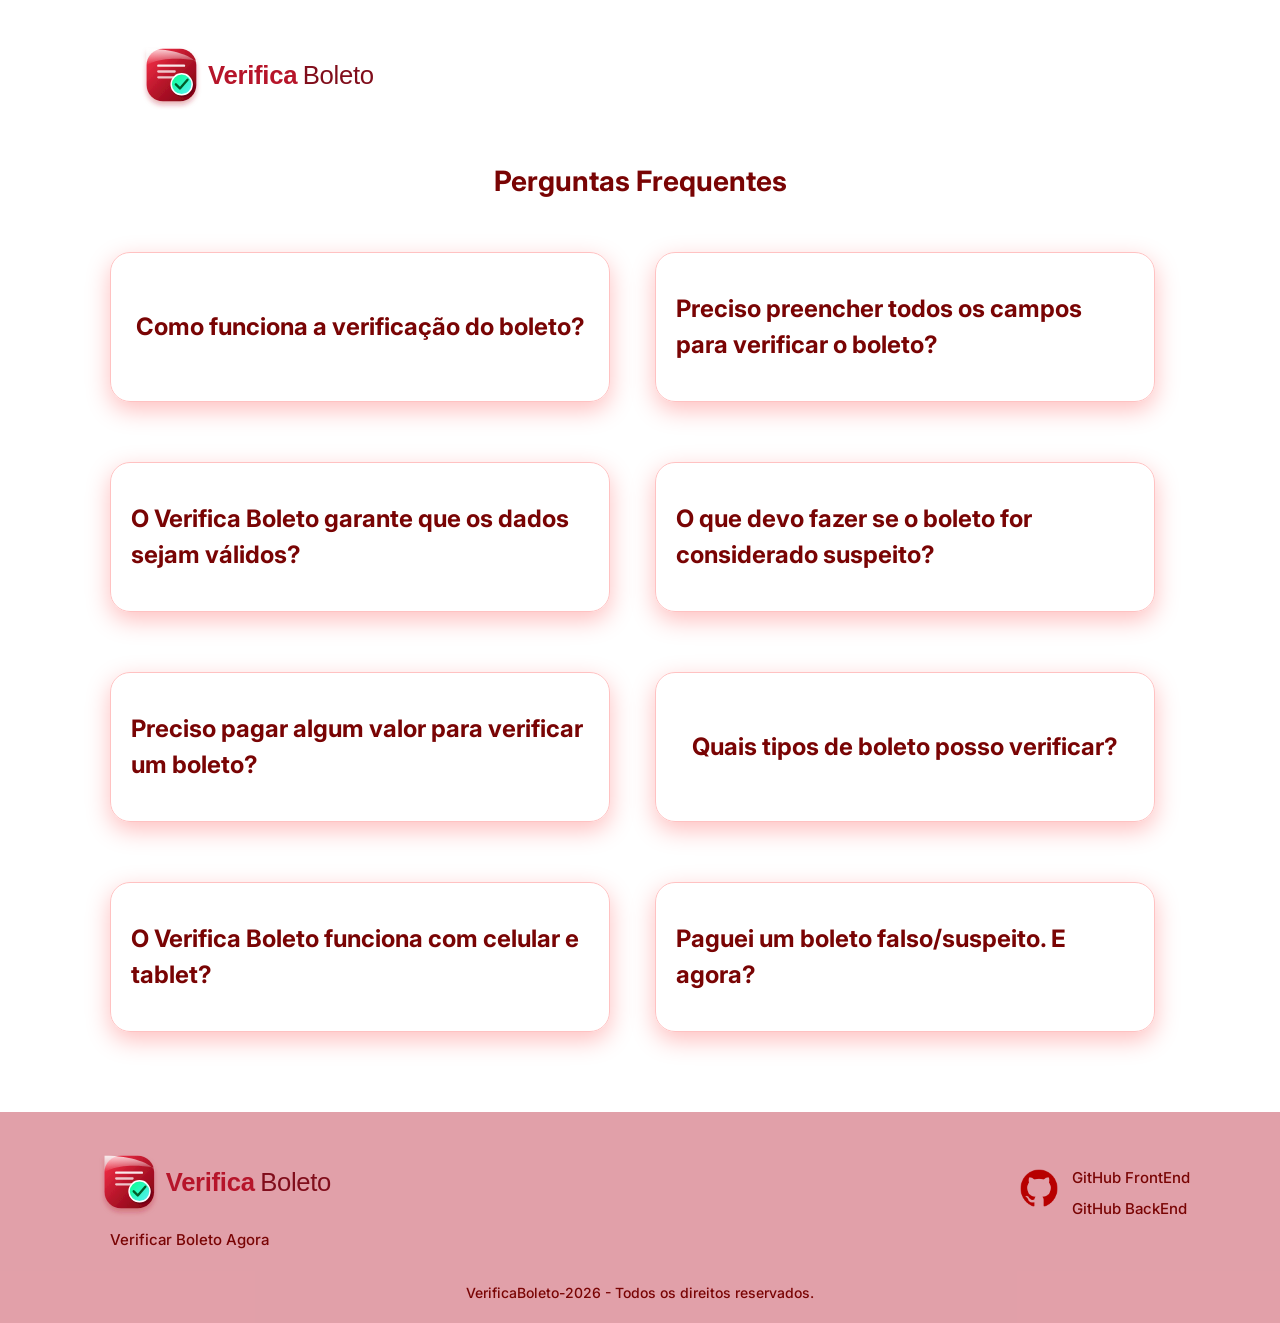
==== commit aa8fa6ff: "feat: implementa logo e fav-icon" ====
--- a/faq.html
+++ b/faq.html
@@ -8,9 +8,13 @@
     <link rel="preconnect" href="https://fonts.googleapis.com" />
     <link rel="preconnect" href="https://fonts.gstatic.com" crossorigin />
     <link href="https://fonts.googleapis.com/css2?family=Inter:wght@400;500;600;700;800;900&display=swap" rel="stylesheet" />
-    <link rel="stylesheet" href="css/style.css">
-
-    <link rel="icon" type="image/png" href="./imagens/favicon-bradesco.png">
+
+    <link rel="stylesheet" href="css/faq.css">
+    <link rel="stylesheet" href="css/base.css">
+    <link rel="stylesheet" href="css/layout.css">
+    <link rel="stylesheet" href="css/componentes.css">
+
+    <link rel="icon" type="image/svg+xml" href="./imagens/fav-icon.svg">
 
     <style>
         main {            
@@ -32,7 +36,7 @@
             max-width: 500px;
 
             min-height: 150px;
-            max-height: 250px;
+            max-height: 400px;
 
             padding: 20px;
 
@@ -101,7 +105,7 @@
 
             <a href="index.html" aria-label="Ir para o início da página" style="text-decoration: none;">
                 <div class="logo">
-                    <img src="./imagens/icone-bradesco.png" alt="Ícone Bradesco" id="icone-logo" style="height: 70px;">
+                    <img src="./imagens/logo.svg" alt="Ícone Verifica Boleto" class="icone-logo" style="height: 70px;">
                     <!--<h1>Verifica Boleto</h1>-->
                 </div>
             </a>
@@ -178,7 +182,7 @@
 
                     <a href="#inicio" aria-label="Ir para o início da página" style="text-decoration: none;">
                         <div class="logo">
-                            <img src="./imagens/icone-bradesco.png" alt="Ícone Bradesco" id="icone-logo" style="height: 70px;">
+                            <img src="./imagens/logo.svg" alt="Ícone Verifica Boleto" id="icone-logo" style="height: 70px;">
                             <!--<h1>Verifica Boleto</h1>-->
                         </div>
                     </a> 
@@ -197,7 +201,7 @@
                             GitHub FrontEnd
                         </a>
 
-                        <a href="https://github.com/geooogab/VerificaBoleto" class="link-git">
+                        <a href="https://github.com/lopes-thais/VerificaBoleto" class="link-git">
                             GitHub BackEnd
                         </a>
 
@@ -208,7 +212,7 @@
             </div>
 
             <p class="direitos">
-                Bradesco VerificaBoleto-2026 - Todos os direitos reservados.
+                VerificaBoleto-2026 - Todos os direitos reservados.
             </p>
 
         </footer>
--- a/css/faq.css
+++ b/css/faq.css
@@ -0,0 +1,28 @@
+.titulo-faq {
+    text-align: center;
+    color: var(--cor-primaria);
+    font-size: 28px;
+    margin-top: 30px;
+    margin-bottom: 20px;
+}
+
+.faq-question {
+    padding: 12px;
+    cursor: pointer;
+    font-weight: bold;
+    display: flex;
+    align-items: center;
+    justify-content: center;
+    text-align: center;
+    min-height: 100px;
+    transition: 0.3s;
+}
+
+.faq-question:hover {
+    text-shadow: #8f1b2e;
+}
+
+.faq-answer {
+    display: none;
+    padding: 12px;
+}
--- a/css/base.css
+++ b/css/base.css
@@ -0,0 +1,36 @@
+/* VARIÁVEIS GLOBAIS*/
+:root {
+    --cor-primaria: rgb(121, 4, 4);
+    --cor-primaria-clara: #c01a30;
+    --cor-hover: #D21438;
+    --cor-sombra: #46464662;
+    --cor-sombra-vermelha: rgba(182, 21, 42, 0.404);
+    --cor-fundo-suave: rgba(182, 21, 42, 0.08);
+    --cor-borda-suave: #c01a3057;
+
+    --fonte-principal: 'Inter', system-ui, -apple-system, sans-serif;
+}
+
+/* RESET */
+* {
+    margin: 0;
+    padding: 0;
+    box-sizing: border-box;
+}
+
+body {
+    font-family: var(--fonte-principal);
+    line-height: 1.5;
+    -webkit-font-smoothing: antialiased;
+    background-color: rgb(255, 255, 255);
+    margin: 0;
+    padding: 0;
+}
+
+/* TIPOGRAFIA GLOBAL */
+h1 {
+    font-size: 24px;
+    font-weight: 900;
+    color: var(--cor-primaria);
+    padding-top: 20px;
+}
--- a/css/layout.css
+++ b/css/layout.css
@@ -0,0 +1,218 @@
+/* HEADER */
+header {
+    display: flex;
+    justify-content: space-between;
+    align-items: center;
+    padding: 20px 8%;
+}
+
+.logo {
+    display: flex;
+    align-items: center;
+    gap: 10px;
+}
+
+nav {
+    display: none; /* Esconde no mobile */
+    padding-top: 20px;
+}
+
+@media (min-width: 768px) {
+    nav {
+        display: flex;
+    }
+
+    nav a {
+        color: var(--cor-primaria);
+        text-decoration: none;
+        margin-left: 30px;
+        font-weight: 500;
+        font-family: var(--fonte-principal);
+        line-height: 1.5;
+        -webkit-font-smoothing: antialiased;
+        transition: all 0.3s ease;
+        display: inline-block;
+    }
+
+    nav a:hover {
+        color: var(--cor-hover);
+        transform: scale(1.1);
+    }
+}
+
+/* main / section / aside */
+main {
+    max-width: 1200px;
+    margin: 0 auto;
+    padding: 0 20px;
+}
+
+.conteudo {
+    display: flex;
+    gap: 30px;
+    align-items: stretch;
+    width: 100%;
+    margin-bottom: 30px;
+}
+
+section {
+    flex: 4;
+    margin-top: 30px;
+    display: flex;
+    flex-direction: column;
+}
+
+aside {
+    flex: 4;
+    display: flex;
+    flex-direction: column;
+    margin-top: 30px;
+    border: 2px solid var(--cor-primaria);
+    border-radius: 30px;
+    background-color: #fff;
+    box-shadow: 0 8px 25px var(--cor-sombra);
+    overflow: hidden;
+    padding: 20px 20px 10px;
+}
+
+aside h3 {
+    color: var(--cor-primaria);
+    font-size: 24px;
+    text-align: center;
+}
+
+aside p {
+    text-align: center;
+    font-size: 14px;
+}
+
+aside > img {
+    margin-top: 25px;
+    margin-bottom: 27px;
+}
+
+@media (max-width: 992px) {
+    .conteudo {
+        flex-direction: column;
+    }
+
+    section,
+    aside {
+        max-width: 992px;
+    }
+}
+
+/* FOOTER */
+footer {
+    background-color: var(--cor-sombra-vermelha);
+    margin-top: 80px;
+    padding: 35px 20px 20px;
+}
+
+.footer-top {
+    max-width: 1100px;
+    margin: 0 auto;
+    display: flex;
+    justify-content: space-between;
+    align-items: flex-start;
+    gap: 40px;
+}
+
+.footer-esquerda {
+    display: flex;
+    flex-direction: column;
+    gap: 12px;
+}
+
+.logo-footer {
+    text-decoration: none;
+    width: fit-content;
+}
+
+.logo-footer h1 {
+    color: var(--cor-primaria);
+    font-size: 26px;
+    font-weight: 900;
+}
+
+.link-faq,
+.link-git {
+    color: var(--cor-primaria);
+    text-decoration: none;
+    font-size: 15px;
+    font-weight: 500;
+    transition: 0.2s;
+}
+
+.link-faq:hover,
+.link-git:hover {
+    color: var(--cor-hover);
+    transform: translateX(2px);
+}
+
+.footer-direita {
+    display: flex;
+    align-items: flex-start;
+    gap: 12px;
+    padding-top: 20px;
+}
+
+.footer-direita img {
+    width: 42px;
+    flex-shrink: 0;
+}
+
+.links-github {
+    display: flex;
+    flex-direction: column;
+    gap: 8px;
+}
+
+.direitos {
+    text-align: center;
+    margin-top: 30px;
+    color: var(--cor-primaria);
+    font-size: 14px;
+    font-weight: 500;
+}
+
+/* MOBILE */
+@media (max-width: 768px) {
+    footer {
+        padding: 30px 18px 20px;
+    }
+
+    .footer-top {
+        flex-direction: column;
+        align-items: center;
+        text-align: center;
+        gap: 35px;
+    }
+
+    .footer-esquerda {
+        align-items: center;
+    }
+
+    .footer-direita {
+        flex-direction: column;
+        align-items: center;
+    }
+
+    .links-github {
+        align-items: center;
+    }
+
+    .logo-footer h1 {
+        font-size: 24px;
+    }
+
+    .footer-direita img {
+        width: 38px;
+    }
+
+    .direitos {
+        margin-top: 35px;
+        font-size: 13px;
+        line-height: 1.5;
+    }
+}
--- a/css/componentes.css
+++ b/css/componentes.css
@@ -0,0 +1,351 @@
+/* BOTÕES */
+.botoes {
+    display: flex;
+    width: 100%;
+}
+
+.botoes button {
+    padding: 15px;
+    border: 2px solid var(--cor-primaria-clara);
+    background-color: var(--cor-primaria-clara);
+    color: white;
+    flex: 1;
+    border-bottom: none;
+    font-weight: 600;
+    font-size: 16px;
+    cursor: pointer;
+    transition: 0.3s;
+    box-shadow: 0 -4px 10px var(--cor-sombra);
+}
+
+.botoes:hover button:not(:hover) {
+    background-color: var(--cor-primaria);
+    border-color: var(--cor-primaria);
+    color: white;
+}
+
+.botoes button.ativo {
+    background-color: var(--cor-primaria);
+    color: white;
+    border-color: var(--cor-primaria);
+}
+
+.botoes button:hover {
+    background-color: var(--cor-hover);
+    color: white;
+    border-color: var(--cor-hover);
+}
+
+.botoes button:first-child {
+    border-top-left-radius: 30px;
+}
+
+.botoes button:last-child {
+    border-top-right-radius: 30px;
+}
+
+.btn-verificar {
+    padding: 15px;
+    border: 2px solid var(--cor-primaria-clara);
+    background-color: var(--cor-primaria-clara);
+    color: white;
+    flex: 1;
+    font-weight: 600;
+    font-size: 16px;
+    cursor: pointer;
+    transition: 0.3s;
+    box-shadow: 0 4px 10px var(--cor-sombra);
+    display: flex;
+    width: 100%;
+    justify-content: center;
+    border-radius: 10px;
+}
+
+.btn-verificar:hover {
+    border-color: var(--cor-primaria-clara);
+    box-shadow: 0 0 5px var(--cor-sombra-vermelha);
+    transform: scale(1.01);
+}
+
+.btn-verificar:disabled {
+    background-color: #8f1b2e;
+    cursor: not-allowed;
+    opacity: 0.8;
+}
+
+.btn-limpar,
+.btn-chat {
+    padding: 15px;
+    border: 2px solid var(--cor-borda-suave);
+    background-color: #ffffff;
+    color: var(--cor-primaria);
+    font-weight: 600;
+    font-size: 16px;
+    cursor: pointer;
+    transition: 0.3s;
+    box-shadow: 0 4px 10px var(--cor-sombra);
+    display: flex;
+    justify-content: center;
+    border-radius: 10px;
+}
+
+.btn-limpar:hover,
+.btn-chat:hover {
+    border-color: var(--cor-primaria-clara);
+    box-shadow: 0 0 5px var(--cor-sombra-vermelha);
+    transform: scale(1.01);
+}
+
+.btn-chat {
+    width: 100%;
+    height: 100%;
+    align-items: center;
+    text-align: center;
+    padding: 13px;
+    margin-top: 10px;
+}
+
+#btnSelecionar {
+    padding: 10px 20px 12px;
+    border: none;
+    border-radius: 10px;
+    background-color: var(--cor-primaria-clara);
+    color: white;
+    cursor: pointer;
+    font-weight: 600;
+}
+
+#btnSelecionar:hover {
+    background-color: var(--cor-primaria);
+}
+
+/* INPUTS */
+#verificar input {
+    width: 100%;
+    padding: 10px;
+    margin-bottom: 0;
+    border: 1px solid #ccc;
+    border-radius: 5px;
+}
+
+#verificar input:hover {
+    border-color: var(--cor-primaria-clara);
+    box-shadow: 0 0 5px rgba(182, 21, 42, 0.404);
+}
+
+input:focus {
+    border-color: var(--cor-primaria-clara);
+    box-shadow: 0 0 3px rgba(192, 26, 48, 0.2);
+    outline: none;
+}
+
+.mensagem-erro {
+    color: #ff4d4d;
+    font-size: 13px;
+    font-weight: 500;
+    height: 18px;
+    margin-top: 4px;
+    margin-bottom: 10px;
+}
+
+/* UPLOAD DE ARQUIVO */
+.box-upload {
+    display: flex;
+    width: 100%;
+    flex-direction: column;
+    align-items: center;
+    justify-content: center;
+    height: 123px;
+    transition: 0.3s;
+    border-radius: 10px;
+    border: 2px solid #c01a43b2;
+    padding-top: 5px;
+    box-shadow: 0 0 5px rgba(182, 21, 42, 0.404);
+    margin-bottom: 5px;
+}
+
+.box-upload:hover {
+    cursor: pointer;
+    transform: scale(1.01);
+}
+
+.box-upload p {
+    margin: 0;
+    font-size: 14px;
+    color: #555;
+}
+
+.info-arquivo {
+    position: relative;
+    display: flex;
+    align-items: center;
+    justify-content: center;
+    width: 100%;
+    margin-top: 0;
+}
+
+.info-arquivo p {
+    margin: 0;
+    font-size: 14px;
+    color: #555;
+    text-align: center;
+}
+
+.info-arquivo #nomeArquivo {
+    font-size: 14px;
+    color: #555;
+    text-align: center;
+    justify-content: center;
+}
+
+#nomeArquivo {
+    padding-top: 5px;
+    font-size: 18px;
+}
+
+.area-remover {
+    position: absolute;
+    right: 10px;
+    height: 30px;
+    display: flex;
+    align-items: center;
+    justify-content: center;
+}
+
+#btnRemover {
+    background: none;
+    border: none;
+    padding: 0;
+    visibility: hidden;
+}
+
+#btnRemover img {
+    cursor: pointer;
+    width: 28px;
+    transition: 0.2s;
+}
+
+#btnRemover:hover {
+    transform: scale(1.1);
+}
+
+#icone-upload {
+    width: 20px;
+    display: inline-block;
+}
+
+/* CARDS */
+.card {
+    max-width: 400px;
+    border: 1px solid #ffbebeec;
+    border-radius: 20px;
+    margin-top: 30px;
+    padding: 20px;
+    display: flex;
+    flex-direction: column;
+    align-items: flex-start;
+    text-align: left;
+    box-shadow: rgb(255, 191, 191) 0px 8px 25px;
+    transition: 0.3s;
+}
+
+.card:hover {
+    transform: scale(1.01);
+}
+
+.card h4 {
+    color: var(--cor-primaria);
+    font-size: 20px;
+    text-align: left;
+}
+
+.card p {
+    text-align: left;
+    font-size: 14px;
+}
+
+.container-cards {
+    display: flex;
+    gap: 20px;
+    margin-top: 10px;
+    flex-wrap: wrap;
+    justify-content: center;
+}
+
+.container-cards img {
+    width: 50px;
+}
+
+.dica {
+    display: flex;
+    align-items: center;
+    gap: 15px;
+    margin-bottom: 2px;
+    margin-top: 20px;
+    padding: 10px;
+
+    color: var(--cor-primaria);
+    background-color: #c01a3057;
+    border-radius: 10px;
+    text-align: left;
+}
+
+@media (max-width: 900px) {
+    .dica{
+        margin-bottom: 20px;
+    }
+}
+
+.dica h4 {
+    margin: 0;
+}
+
+.dica p {
+    text-align: left;
+    font-size: 15px;
+}
+
+.dica img {
+    width: 40px;
+    margin-top: 11px;
+    margin-bottom: 11px;
+}
+
+/* LOADING / SPINNER */
+.loading-btn {
+    display: flex;
+    align-items: center;
+    justify-content: center;
+    gap: 10px;
+}
+
+.spinner-btn {
+    width: 18px;
+    height: 18px;
+    border: 3px solid rgba(255, 255, 255, 0.4);
+    border-top: 3px solid white;
+    border-radius: 50%;
+    animation: girar 0.8s linear infinite;
+}
+
+@keyframes girar {
+    from {
+        transform: rotate(0deg);
+    }
+    to {
+        transform: rotate(360deg);
+    }
+}
+
+/* ESTADOS DE ITEM (ok / alerta / erro) */
+.item-ok {
+    background: #d4ffd4;
+}
+
+.item-alerta {
+    background: #fff3cd;
+}
+
+.item-erro {
+    background: #ffd6d6;
+}
